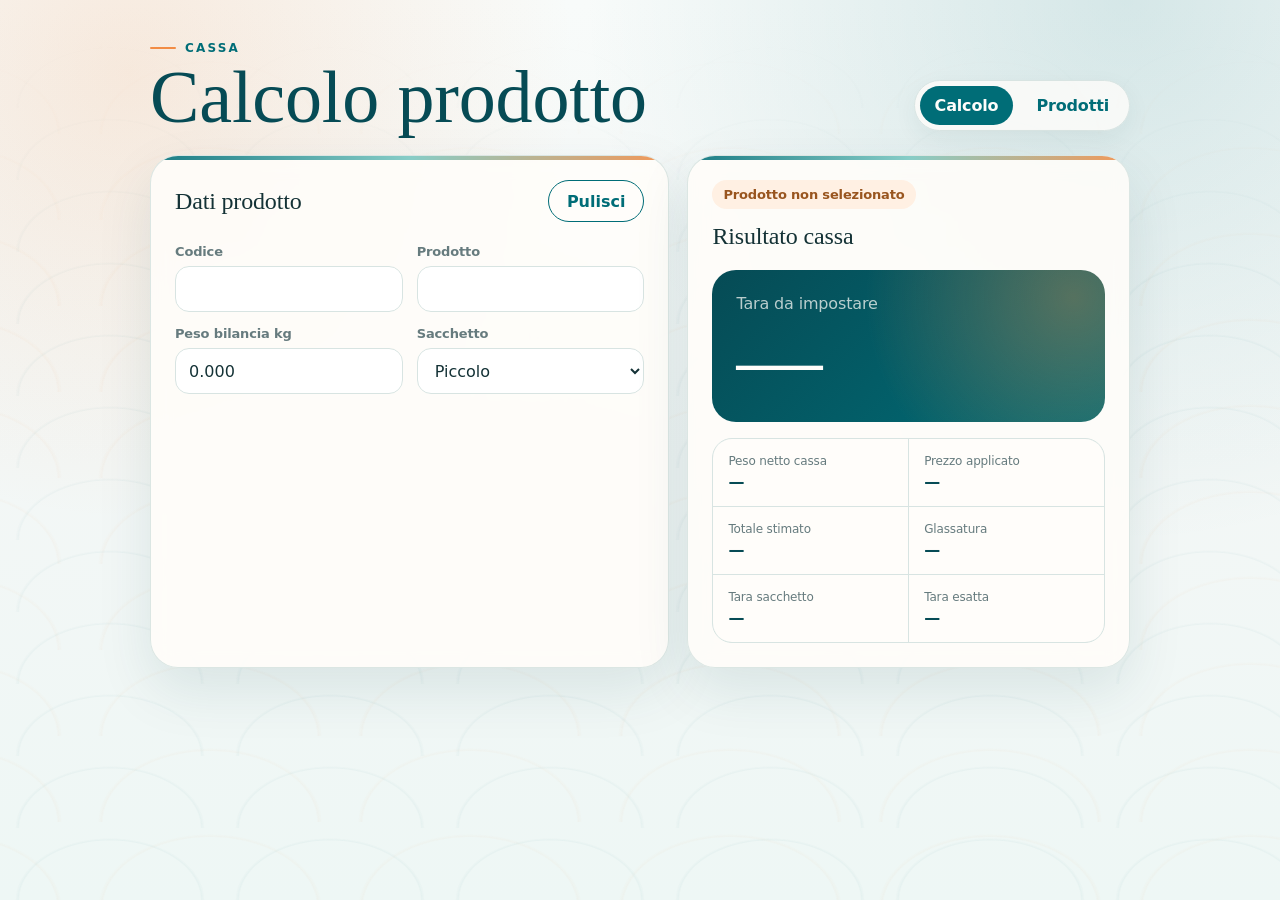
==== index.html @ d200c114 "init" ====
<!doctype html>
<html lang="it">
<head>
  <meta charset="utf-8">
  <meta name="viewport" content="width=device-width, initial-scale=1">
  <title>Calcolo prodotto</title>
  <link rel="stylesheet" href="style.css">
</head>
<body data-page="calcolo">
  <main class="shell shell-narrow">
    <header class="topbar">
      <div>
        <p class="eyebrow">Cassa</p>
        <h1>Calcolo prodotto</h1>
      </div>
      <nav class="main-nav" aria-label="Navigazione">
        <a class="active" href="index.html">Calcolo</a>
        <a href="prodotti.html">Prodotti</a>
      </nav>
    </header>

    <section class="grid">
      <article class="card card-input">
        <div class="card-head">
          <h2>Dati prodotto</h2>
          <button class="ghost" id="pulisciCalcolo" type="button">Pulisci</button>
        </div>

        <div class="form-grid two">
          <label class="suggest-field">
            <span>Codice</span>
            <input id="codiceInput" inputmode="numeric" autocomplete="off">
          </label>

          <label class="suggest-field">
            <span>Prodotto</span>
            <input id="prodottoInput" autocomplete="off">
          </label>

          <label>
            <span>Peso bilancia kg</span>
            <input id="pesoInput" type="number" min="0" step="0.001" value="0.000">
          </label>

          <label>
            <span>Sacchetto</span>
            <select id="sacchettoInput">
              <option value="6">Piccolo</option>
              <option value="12">Grande</option>
            </select>
          </label>
        </div>
      </article>

      <article class="card card-result">
        <div class="result-status" id="statoProdotto">Prodotto non selezionato</div>
        <h2>Risultato cassa</h2>
        <div class="result-main">
          <span>Tara da impostare</span>
          <strong id="taraImpostare">—</strong>
        </div>
        <dl class="metrics">
          <div><dt>Peso netto cassa</dt><dd id="pesoNetto">—</dd></div>
          <div><dt>Prezzo applicato</dt><dd id="prezzoApplicato">—</dd></div>
          <div><dt>Totale stimato</dt><dd id="totaleStimato">—</dd></div>
          <div><dt>Glassatura</dt><dd id="glassatura">—</dd></div>
          <div><dt>Tara sacchetto</dt><dd id="taraSacchetto">—</dd></div>
          <div><dt>Tara esatta</dt><dd id="taraEsatta">—</dd></div>
        </dl>
      </article>
    </section>
  </main>

  <div class="toast" id="messaggio" role="status" aria-live="polite"></div>
  <script src="app.js"></script>
</body>
</html>
---- style.css ----
:root {
  --bg: #f3f7f6;
  --panel: #fffdfa;
  --ink: #143236;
  --muted: #667b7e;
  --line: #d8e4e2;
  --soft: #edf4f2;
  --accent: #006d77;
  --accent-deep: #064b55;
  --accent-soft: #d7efed;
  --accent-2: #f28c45;
  --accent-2-soft: #fff0e3;
  --danger: #b94a3c;
  --shadow: 0 22px 55px rgba(3, 67, 74, .10);
  --radius-lg: 28px;
  --radius-md: 16px;
}

* { box-sizing: border-box; }

body {
  margin: 0;
  min-height: 100vh;
  background:
    radial-gradient(circle at 10% 8%, rgba(242, 140, 69, .16), transparent 28rem),
    radial-gradient(circle at 88% 0%, rgba(0, 109, 119, .14), transparent 34rem),
    linear-gradient(180deg, #f8fbfa 0%, var(--bg) 52%, #eef7f5 100%);
  color: var(--ink);
  font-family: Inter, ui-sans-serif, system-ui, -apple-system, BlinkMacSystemFont, "Segoe UI", sans-serif;
  letter-spacing: -.01em;
}

body::before {
  content: "";
  position: fixed;
  inset: 0;
  pointer-events: none;
  opacity: .45;
  background-image:
    radial-gradient(ellipse at 50% 100%, transparent 58%, rgba(0, 109, 119, .08) 59%, transparent 61%),
    radial-gradient(ellipse at 50% 100%, transparent 58%, rgba(242, 140, 69, .08) 59%, transparent 61%);
  background-size: 220px 72px, 260px 86px;
  background-position: 0 100%, 80px 101%;
  mask-image: linear-gradient(to bottom, transparent 0%, #000 34%, #000 100%);
}

button, input, select { font: inherit; }

button {
  border: 1px solid var(--accent);
  background: var(--accent);
  color: #fffdfa;
  min-height: 42px;
  padding: 0 18px;
  border-radius: 999px;
  cursor: pointer;
  font-weight: 650;
  box-shadow: 0 8px 20px rgba(0, 109, 119, .14);
  transition: transform .16s ease, box-shadow .16s ease, background .16s ease, border-color .16s ease;
}

button:hover {
  transform: translateY(-1px);
  background: var(--accent-deep);
  border-color: var(--accent-deep);
  box-shadow: 0 12px 24px rgba(0, 109, 119, .18);
}

button:disabled { opacity: .42; cursor: not-allowed; transform: none; box-shadow: none; }

button.ghost {
  background: rgba(255, 253, 250, .66);
  color: var(--accent);
  box-shadow: none;
}

button.ghost:hover {
  background: var(--accent-soft);
  border-color: var(--accent);
}

button.danger {
  border-color: var(--danger);
  background: var(--danger);
  box-shadow: 0 8px 20px rgba(185, 74, 60, .14);
}

.shell {
  position: relative;
  width: min(1180px, calc(100% - 36px));
  margin: 0 auto;
  padding: 34px 0;
}

.topbar {
  display: flex;
  align-items: end;
  justify-content: space-between;
  gap: 24px;
  margin-bottom: 24px;
}

.eyebrow {
  display: inline-flex;
  align-items: center;
  gap: 9px;
  margin: 0 0 8px;
  color: var(--accent);
  text-transform: uppercase;
  font-size: 12px;
  font-weight: 800;
  letter-spacing: .18em;
}

.eyebrow::before {
  content: "";
  width: 26px;
  height: 2px;
  border-radius: 999px;
  background: var(--accent-2);
}

h1, h2 {
  margin: 0;
  font-family: Georgia, "Times New Roman", serif;
  font-weight: 500;
}

h1 {
  max-width: 760px;
  font-size: clamp(38px, 6vw, 74px);
  line-height: .92;
  color: var(--accent-deep);
}

h2 { font-size: 24px; color: var(--ink); }

.status-pill {
  border: 1px solid var(--line);
  background: rgba(255, 253, 250, .72);
  color: var(--muted);
  border-radius: 999px;
  padding: 12px 16px;
  white-space: nowrap;
}

.grid {
  display: grid;
  grid-template-columns: minmax(0, 1.08fr) minmax(360px, .92fr);
  gap: 18px;
  margin-bottom: 18px;
}

.card {
  position: relative;
  overflow: hidden;
  background: rgba(255, 253, 250, .88);
  border: 1px solid rgba(216, 228, 226, .9);
  border-radius: var(--radius-lg);
  padding: 24px;
  box-shadow: var(--shadow);
  backdrop-filter: blur(10px);
}

.card::before {
  content: "";
  position: absolute;
  inset: 0 0 auto;
  height: 4px;
  background: linear-gradient(90deg, var(--accent), #79c7c1, var(--accent-2));
  opacity: .9;
}

.card-head {
  display: flex;
  align-items: center;
  justify-content: space-between;
  gap: 18px;
  margin-bottom: 22px;
}

.actions,
.mini-actions {
  display: flex;
  align-items: center;
  gap: 10px;
  flex-wrap: wrap;
}

.form-grid {
  display: grid;
  grid-template-columns: repeat(4, minmax(0, 1fr));
  gap: 14px;
}

.form-grid.two { grid-template-columns: repeat(2, minmax(0, 1fr)); }

.product-editor {
  grid-template-columns: 140px minmax(220px, 1.4fr) 140px 170px;
  margin-bottom: 18px;
}

.wide { grid-column: span 2; }

label span {
  display: block;
  margin: 0 0 7px;
  color: var(--muted);
  font-size: 13px;
  font-weight: 650;
}

input,
select {
  width: 100%;
  height: 46px;
  border: 1px solid var(--line);
  border-radius: 14px;
  background: #fff;
  color: var(--ink);
  padding: 0 13px;
  outline: none;
  transition: border-color .16s ease, box-shadow .16s ease, background .16s ease;
}

input:focus,
select:focus {
  border-color: var(--accent);
  box-shadow: 0 0 0 4px rgba(0, 109, 119, .10);
}

.result-status {
  display: inline-flex;
  width: fit-content;
  margin-bottom: 14px;
  padding: 7px 11px;
  border-radius: 999px;
  background: var(--accent-2-soft);
  color: #99551f;
  font-size: 13px;
  font-weight: 750;
}

.result-main {
  display: grid;
  gap: 8px;
  border-radius: 24px;
  padding: 24px;
  background:
    radial-gradient(circle at 92% 18%, rgba(242, 140, 69, .35), transparent 13rem),
    linear-gradient(135deg, var(--accent-deep), var(--accent));
  color: #fffdfa;
  margin: 20px 0 16px;
}

.result-main span { color: rgba(255,253,250,.72); }

.result-main strong {
  font-size: clamp(48px, 8vw, 86px);
  line-height: .9;
  font-family: Georgia, "Times New Roman", serif;
  font-weight: 500;
}

.metrics {
  display: grid;
  grid-template-columns: repeat(2, 1fr);
  gap: 1px;
  margin: 0;
  overflow: hidden;
  border: 1px solid var(--line);
  border-radius: 20px;
  background: var(--line);
}

.metrics div {
  background: #fffdfa;
  padding: 15px;
}

.metrics dt {
  color: var(--muted);
  font-size: 12px;
  margin-bottom: 4px;
}

.metrics dd {
  margin: 0;
  font-weight: 750;
  color: var(--accent-deep);
}

.table-toolbar {
  display: flex;
  justify-content: space-between;
  align-items: end;
  gap: 18px;
  margin-bottom: 14px;
}

.search { width: min(460px, 100%); }

.file-button {
  position: relative;
  display: inline-grid;
  place-items: center;
  min-height: 42px;
  padding: 0 18px;
  border: 1px solid var(--accent);
  border-radius: 999px;
  color: var(--accent);
  background: rgba(255, 253, 250, .66);
  font-weight: 650;
  cursor: pointer;
}

.file-button input {
  position: absolute;
  inset: 0;
  opacity: 0;
  cursor: pointer;
}

.table-wrap {
  border: 1px solid var(--line);
  border-radius: 22px;
  overflow: auto;
  max-height: 520px;
  background: #fffdfa;
}

table {
  width: 100%;
  border-collapse: collapse;
  min-width: 820px;
}

th,
td {
  text-align: left;
  padding: 13px 14px;
  border-bottom: 1px solid var(--soft);
  vertical-align: top;
}

th {
  position: sticky;
  top: 0;
  z-index: 1;
  background: #eaf5f3;
  color: var(--accent-deep);
  font-size: 12px;
  text-transform: uppercase;
  letter-spacing: .08em;
}

tbody tr { cursor: pointer; }

tbody tr:hover,
tbody tr.active { background: #edf8f6; }

td:nth-child(1) { width: 110px; }
td:nth-child(3), td:nth-child(4) { width: 150px; white-space: nowrap; }

.main-nav {
  display: flex;
  gap: 8px;
  padding: 5px;
  border: 1px solid var(--line);
  border-radius: 999px;
  background: rgba(255, 253, 250, .78);
  box-shadow: 0 8px 24px rgba(3, 67, 74, .06);
}

.main-nav a {
  color: var(--accent);
  text-decoration: none;
  border-radius: 999px;
  padding: 10px 15px;
  font-weight: 750;
}

.main-nav a.active {
  background: var(--accent);
  color: #fffdfa;
}

.shell-narrow { width: min(980px, calc(100% - 36px)); }

.suggest-field { position: relative; }

.suggestions {
  position: absolute;
  left: 0;
  right: 0;
  top: calc(100% + 6px);
  z-index: 10;
  display: none;
  overflow: hidden;
  border: 1px solid var(--line);
  border-radius: 16px;
  background: #fffdfa;
  box-shadow: 0 18px 34px rgba(3, 67, 74, .14);
}

.suggestions.open { display: block; }

.suggestions button {
  display: block;
  width: 100%;
  min-height: 40px;
  padding: 10px 13px;
  border: 0;
  border-radius: 0;
  background: transparent;
  color: var(--ink);
  text-align: left;
  transform: none;
  box-shadow: none;
}

.suggestions button:hover {
  background: var(--accent-soft);
  border-color: transparent;
}

.toast {
  position: fixed;
  left: 50%;
  bottom: 22px;
  z-index: 20;
  max-width: calc(100% - 36px);
  padding: 12px 16px;
  border: 1px solid rgba(255, 255, 255, .22);
  border-radius: 999px;
  background: var(--accent-deep);
  color: #fffdfa;
  box-shadow: 0 14px 28px rgba(3, 67, 74, .18);
  opacity: 0;
  pointer-events: none;
  transform: translate(-50%, 10px);
  transition: opacity .18s ease, transform .18s ease;
}

.toast.show {
  opacity: 1;
  transform: translate(-50%, 0);
}

@media (max-width: 900px) {
  .topbar,
  .table-toolbar {
    align-items: stretch;
    flex-direction: column;
  }

  .grid,
  .form-grid.two,
  .product-editor { grid-template-columns: 1fr; }

  .wide { grid-column: auto; }
  .status-pill { white-space: normal; }
  .metrics { grid-template-columns: 1fr; }
  .main-nav { width: fit-content; }
}
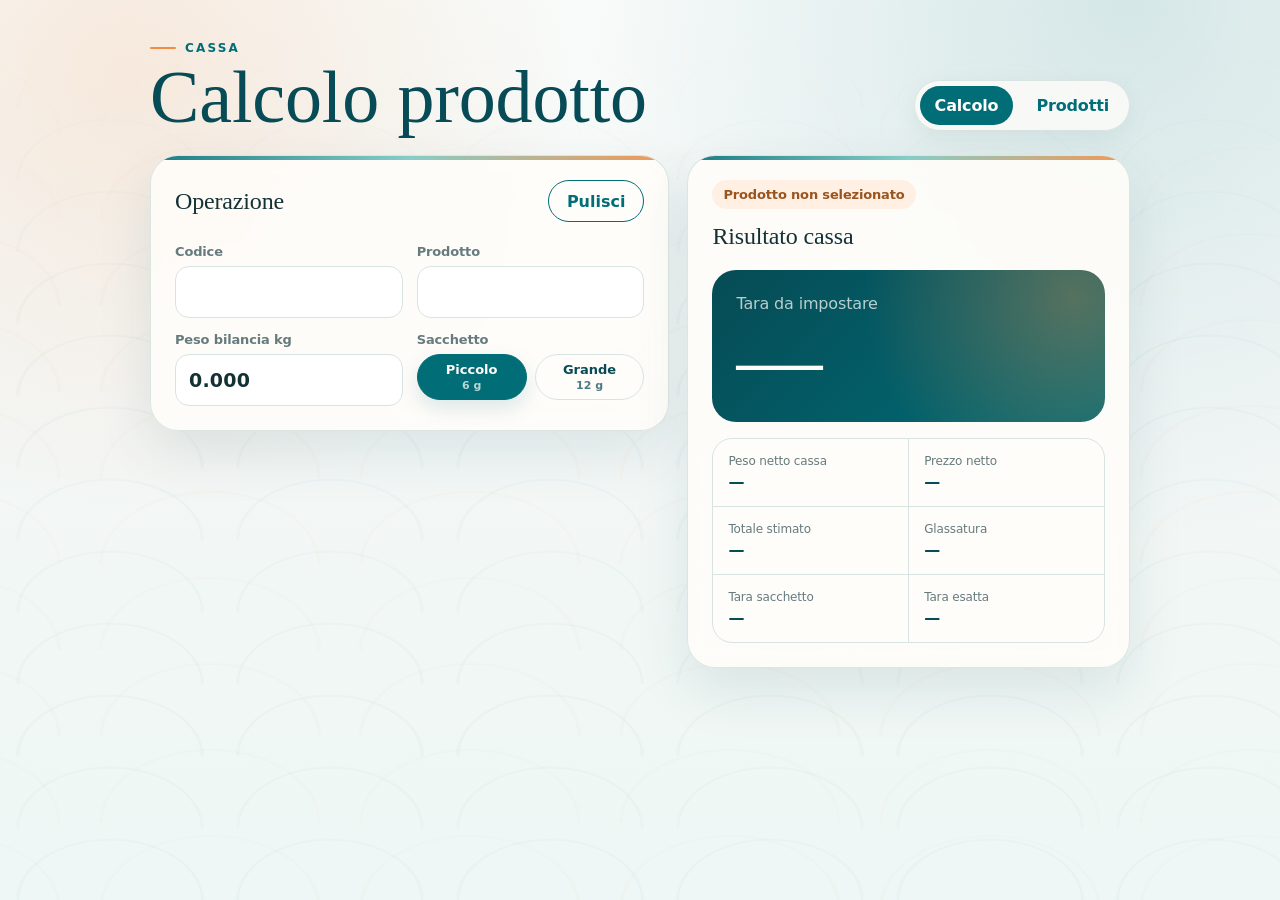
==== commit 040e3251: "ui: ottimizza flusso mobile e suggerimenti codice" ====
--- a/index.html
+++ b/index.html
@@ -7,7 +7,7 @@
   <link rel="stylesheet" href="style.css">
 </head>
 <body data-page="calcolo">
-  <main class="shell shell-narrow">
+  <main class="shell shell-narrow shell-calcolo">
     <header class="topbar">
       <div>
         <p class="eyebrow">Cassa</p>
@@ -19,10 +19,10 @@
       </nav>
     </header>
 
-    <section class="grid">
-      <article class="card card-input">
+    <section class="grid grid-calcolo">
+      <article class="card card-input step-card">
         <div class="card-head">
-          <h2>Dati prodotto</h2>
+          <h2>Operazione</h2>
           <button class="ghost" id="pulisciCalcolo" type="button">Pulisci</button>
         </div>
 
@@ -39,15 +39,16 @@
 
           <label>
             <span>Peso bilancia kg</span>
-            <input id="pesoInput" type="number" min="0" step="0.001" value="0.000">
+            <input id="pesoInput" type="number" min="0" step="0.001" value="0.000" inputmode="decimal" autocomplete="off">
           </label>
 
-          <label>
+          <label class="sacchetto-field">
             <span>Sacchetto</span>
             <select id="sacchettoInput">
               <option value="6">Piccolo</option>
               <option value="12">Grande</option>
             </select>
+            <div class="sacchetto-buttons" id="sacchettoButtons" aria-label="Tipo sacchetto"></div>
           </label>
         </div>
       </article>
@@ -61,7 +62,7 @@
         </div>
         <dl class="metrics">
           <div><dt>Peso netto cassa</dt><dd id="pesoNetto">—</dd></div>
-          <div><dt>Prezzo applicato</dt><dd id="prezzoApplicato">—</dd></div>
+          <div><dt>Prezzo netto</dt><dd id="prezzoApplicato">—</dd></div>
           <div><dt>Totale stimato</dt><dd id="totaleStimato">—</dd></div>
           <div><dt>Glassatura</dt><dd id="glassatura">—</dd></div>
           <div><dt>Tara sacchetto</dt><dd id="taraSacchetto">—</dd></div>
@@ -69,6 +70,10 @@
         </dl>
       </article>
     </section>
+
+    <div class="mobile-actionbar" aria-label="Azioni rapide">
+      <button id="nuovoArticoloMobile" type="button">Nuovo articolo</button>
+    </div>
   </main>
 
   <div class="toast" id="messaggio" role="status" aria-live="polite"></div>
--- a/style.css
+++ b/style.css
@@ -463,3 +463,538 @@
   .metrics { grid-template-columns: 1fr; }
   .main-nav { width: fit-content; }
 }
+
+/* Suggerimenti prodotto */
+.suggestions {
+  border-radius: 20px;
+  padding: 6px;
+  background: rgba(255, 253, 250, .98);
+  box-shadow: 0 22px 46px rgba(3, 67, 74, .18);
+}
+
+.suggestions-head {
+  padding: 8px 11px 7px;
+  color: var(--muted);
+  font-size: 11px;
+  font-weight: 800;
+  letter-spacing: .12em;
+  text-transform: uppercase;
+}
+
+.suggestions button {
+  min-height: unset;
+  padding: 0;
+  border-radius: 14px;
+  overflow: hidden;
+}
+
+.suggestions button + button { margin-top: 4px; }
+
+.suggestion-row {
+  display: grid;
+  grid-template-columns: 86px minmax(0, 1fr);
+  gap: 10px;
+  align-items: center;
+  width: 100%;
+  padding: 10px;
+}
+
+.suggestion-code {
+  display: inline-grid;
+  place-items: center;
+  min-height: 30px;
+  border-radius: 999px;
+  background: var(--accent-soft);
+  color: var(--accent-deep);
+  font-size: 13px;
+  font-weight: 850;
+  letter-spacing: .02em;
+}
+
+.suggestion-body {
+  display: grid;
+  min-width: 0;
+  gap: 2px;
+}
+
+.suggestion-name {
+  overflow: hidden;
+  color: var(--ink);
+  font-weight: 760;
+  white-space: nowrap;
+  text-overflow: ellipsis;
+}
+
+.suggestion-meta {
+  overflow: hidden;
+  color: var(--muted);
+  font-size: 12px;
+  font-weight: 600;
+  white-space: nowrap;
+  text-overflow: ellipsis;
+}
+
+.suggestions button:hover .suggestion-code {
+  background: var(--accent);
+  color: #fffdfa;
+}
+
+/* Scheda prodotti più protetta */
+.card-note {
+  margin: 5px 0 0;
+  color: var(--muted);
+  font-size: 13px;
+}
+
+.product-editor input:disabled {
+  background: #f3f8f7;
+  color: #49696d;
+  cursor: not-allowed;
+  -webkit-text-fill-color: #49696d;
+}
+
+.editor-locked .product-editor {
+  position: relative;
+}
+
+.editor-locked .product-editor::after {
+  content: "Scheda bloccata";
+  position: absolute;
+  right: 0;
+  top: -34px;
+  border: 1px solid var(--line);
+  border-radius: 999px;
+  padding: 7px 11px;
+  background: rgba(255, 253, 250, .86);
+  color: var(--muted);
+  font-size: 12px;
+  font-weight: 800;
+}
+
+@media (max-width: 640px) {
+  .suggestion-row { grid-template-columns: 70px minmax(0, 1fr); }
+  .editor-locked .product-editor::after { position: static; grid-column: 1 / -1; width: fit-content; }
+}
+
+/* Input rapido peso */
+#pesoInput {
+  font-size: 19px;
+  font-weight: 750;
+  letter-spacing: .01em;
+}
+
+/* Sacchetto come scelta rapida */
+.sacchetto-field .select-hidden {
+  position: absolute;
+  width: 1px;
+  height: 1px;
+  padding: 0;
+  margin: -1px;
+  overflow: hidden;
+  clip: rect(0, 0, 0, 0);
+  white-space: nowrap;
+  border: 0;
+}
+
+.sacchetto-buttons {
+  display: grid;
+  grid-template-columns: repeat(2, minmax(0, 1fr));
+  gap: 8px;
+}
+
+.sacchetto-btn {
+  min-height: 46px;
+  padding: 7px 10px;
+  border-color: var(--line);
+  background: #fffdfa;
+  color: var(--accent-deep);
+  box-shadow: none;
+}
+
+.sacchetto-btn:hover {
+  background: var(--accent-soft);
+  border-color: var(--accent);
+  box-shadow: none;
+}
+
+.sacchetto-btn.active {
+  background: var(--accent);
+  border-color: var(--accent);
+  color: #fffdfa;
+  box-shadow: 0 8px 20px rgba(0, 109, 119, .14);
+}
+
+.sacchetto-btn span,
+.sacchetto-btn small {
+  display: block;
+  margin: 0;
+  color: inherit;
+  line-height: 1.05;
+}
+
+.sacchetto-btn small {
+  margin-top: 3px;
+  opacity: .72;
+  font-size: 11px;
+  font-weight: 750;
+}
+
+/* Revisione mobile/tablet e suggerimenti più sobri */
+.shell-calcolo {
+  width: min(980px, calc(100% - 28px));
+}
+
+.grid-calcolo {
+  align-items: start;
+}
+
+.step-card input,
+.step-card select {
+  height: 52px;
+  font-size: 17px;
+}
+
+.card-result {
+  position: sticky;
+  top: 16px;
+}
+
+.result-pop .result-main {
+  animation: resultPulse .34s ease;
+}
+
+@keyframes resultPulse {
+  0% { transform: scale(.99); }
+  60% { transform: scale(1.012); }
+  100% { transform: scale(1); }
+}
+
+.suggestions {
+  top: calc(100% + 4px);
+  z-index: 30;
+  max-height: min(330px, 52vh);
+  overflow: auto;
+  padding: 4px;
+  border-radius: 14px;
+  border-color: #dbe7e5;
+  background: #fffefa;
+  box-shadow: 0 12px 28px rgba(3, 67, 74, .10);
+}
+
+.suggestions-head { display: none; }
+
+.suggestions button {
+  min-height: 54px;
+  padding: 9px 10px;
+  border-radius: 10px;
+  background: transparent;
+}
+
+.suggestions button + button {
+  margin-top: 1px;
+  border-top: 1px solid var(--soft);
+}
+
+.suggestions button:hover,
+.suggestions button:focus-visible {
+  background: #f2f8f7;
+  outline: none;
+}
+
+.suggestion-row {
+  display: grid;
+  grid-template-columns: 1fr;
+  gap: 2px;
+  align-items: center;
+  width: 100%;
+  padding: 0;
+}
+
+.suggestion-code { display: none; }
+
+.suggestion-name {
+  color: var(--ink);
+  font-size: 15px;
+  font-weight: 690;
+  line-height: 1.18;
+  white-space: nowrap;
+  overflow: hidden;
+  text-overflow: ellipsis;
+}
+
+.suggestion-meta {
+  color: var(--muted);
+  font-size: 12px;
+  font-weight: 520;
+  line-height: 1.2;
+  white-space: nowrap;
+  overflow: hidden;
+  text-overflow: ellipsis;
+}
+
+.suggestions button:hover .suggestion-code {
+  background: transparent;
+  color: inherit;
+}
+
+.mobile-actionbar {
+  display: none;
+}
+
+@media (max-width: 900px) {
+  body {
+    background: linear-gradient(180deg, #f8fbfa 0%, var(--bg) 100%);
+  }
+
+  body::before { display: none; }
+
+  .shell,
+  .shell-narrow,
+  .shell-calcolo {
+    width: min(100% - 24px, 760px);
+    padding: 18px 0 96px;
+  }
+
+  .topbar {
+    gap: 14px;
+    margin-bottom: 16px;
+  }
+
+  h1 {
+    font-size: clamp(34px, 10vw, 52px);
+  }
+
+  .card {
+    border-radius: 22px;
+    padding: 18px;
+  }
+
+  .card-result {
+    position: static;
+  }
+
+  .result-main {
+    margin: 14px 0 12px;
+    padding: 20px;
+    border-radius: 20px;
+  }
+
+  .result-main strong {
+    font-size: clamp(58px, 17vw, 96px);
+  }
+
+  .sacchetto-buttons {
+    grid-template-columns: repeat(2, minmax(0, 1fr));
+  }
+
+  .sacchetto-btn {
+    min-height: 56px;
+  }
+
+  .mobile-actionbar {
+    display: block;
+    position: fixed;
+    left: 0;
+    right: 0;
+    bottom: 0;
+    z-index: 25;
+    padding: 10px 12px calc(10px + env(safe-area-inset-bottom));
+    background: rgba(248, 251, 250, .90);
+    border-top: 1px solid rgba(216, 228, 226, .9);
+    backdrop-filter: blur(12px);
+  }
+
+  .mobile-actionbar button {
+    width: 100%;
+    min-height: 54px;
+    font-size: 16px;
+  }
+}
+
+@media (max-width: 560px) {
+  .shell,
+  .shell-narrow,
+  .shell-calcolo {
+    width: calc(100% - 18px);
+    padding-top: 10px;
+  }
+
+  .eyebrow { display: none; }
+
+  .main-nav {
+    width: 100%;
+    display: grid;
+    grid-template-columns: 1fr 1fr;
+  }
+
+  .main-nav a {
+    text-align: center;
+    padding: 11px 10px;
+  }
+
+  .card-head {
+    margin-bottom: 16px;
+  }
+
+  .card-head h2 {
+    font-size: 21px;
+  }
+
+  .form-grid {
+    gap: 12px;
+  }
+
+  .step-card input,
+  .step-card select,
+  input,
+  select {
+    height: 54px;
+    border-radius: 13px;
+  }
+
+  #pesoInput {
+    font-size: 22px;
+  }
+
+  .suggestions {
+    position: fixed;
+    left: 9px;
+    right: 9px;
+    top: auto;
+    bottom: calc(76px + env(safe-area-inset-bottom));
+    max-height: 42vh;
+    border-radius: 16px;
+  }
+
+  .suggestions button {
+    min-height: 58px;
+    padding: 10px 12px;
+  }
+
+  .suggestion-name {
+    font-size: 16px;
+  }
+
+  .metrics {
+    grid-template-columns: 1fr 1fr;
+  }
+
+  .metrics div {
+    padding: 12px;
+  }
+
+  .table-toolbar,
+  .actions,
+  .mini-actions {
+    align-items: stretch;
+  }
+
+  .actions button,
+  .mini-actions button,
+  .file-button {
+    width: 100%;
+  }
+}
+
+@media (max-width: 380px) {
+  .metrics { grid-template-columns: 1fr; }
+  .card { padding: 15px; }
+}
+
+/* Revisione: suggerimenti con focus codice e azione mobile meno accidentale */
+.suggestions {
+  padding: 3px;
+  background: #fffefa;
+  box-shadow: 0 10px 24px rgba(3, 67, 74, .08);
+}
+
+.suggestions button {
+  min-height: 52px;
+  padding: 8px 9px;
+}
+
+.suggestion-row.code-focused {
+  display: grid;
+  grid-template-columns: 86px minmax(0, 1fr);
+  gap: 10px;
+  align-items: center;
+}
+
+.suggestion-code {
+  display: block;
+  color: var(--ink);
+  font-family: ui-monospace, SFMono-Regular, Menlo, Monaco, Consolas, "Liberation Mono", monospace;
+  font-size: 18px;
+  font-weight: 760;
+  letter-spacing: .01em;
+  line-height: 1;
+  padding: 8px 7px;
+  border-radius: 9px;
+  background: #f4f7f6;
+  text-align: center;
+  white-space: nowrap;
+}
+
+.suggestion-body {
+  display: grid;
+  gap: 3px;
+  min-width: 0;
+}
+
+.suggestion-name {
+  font-size: 14px;
+  font-weight: 620;
+}
+
+.suggestion-meta {
+  font-size: 12px;
+}
+
+.suggestions button:hover .suggestion-code,
+.suggestions button:focus-visible .suggestion-code {
+  background: #e9f2f0;
+  color: var(--ink);
+}
+
+.mobile-actionbar {
+  pointer-events: none;
+}
+
+.mobile-actionbar button {
+  pointer-events: auto;
+  width: auto;
+  min-width: min(72vw, 360px);
+  max-width: calc(100vw - 24px);
+  margin: 0 auto;
+  display: block;
+  background: #ffffff;
+  color: var(--ink);
+  border: 1px solid #ccdcda;
+  box-shadow: 0 8px 22px rgba(3, 67, 74, .08);
+}
+
+.mobile-actionbar button.confirming {
+  background: #fff3df;
+  border-color: #efc47d;
+  color: #593800;
+}
+
+@media (max-width: 560px) {
+  .suggestion-row.code-focused {
+    grid-template-columns: 92px minmax(0, 1fr);
+  }
+
+  .suggestion-code {
+    font-size: 20px;
+    padding: 9px 7px;
+  }
+
+  .suggestion-name {
+    font-size: 14px;
+  }
+
+  .mobile-actionbar button {
+    min-height: 48px;
+    font-size: 15px;
+  }
+}
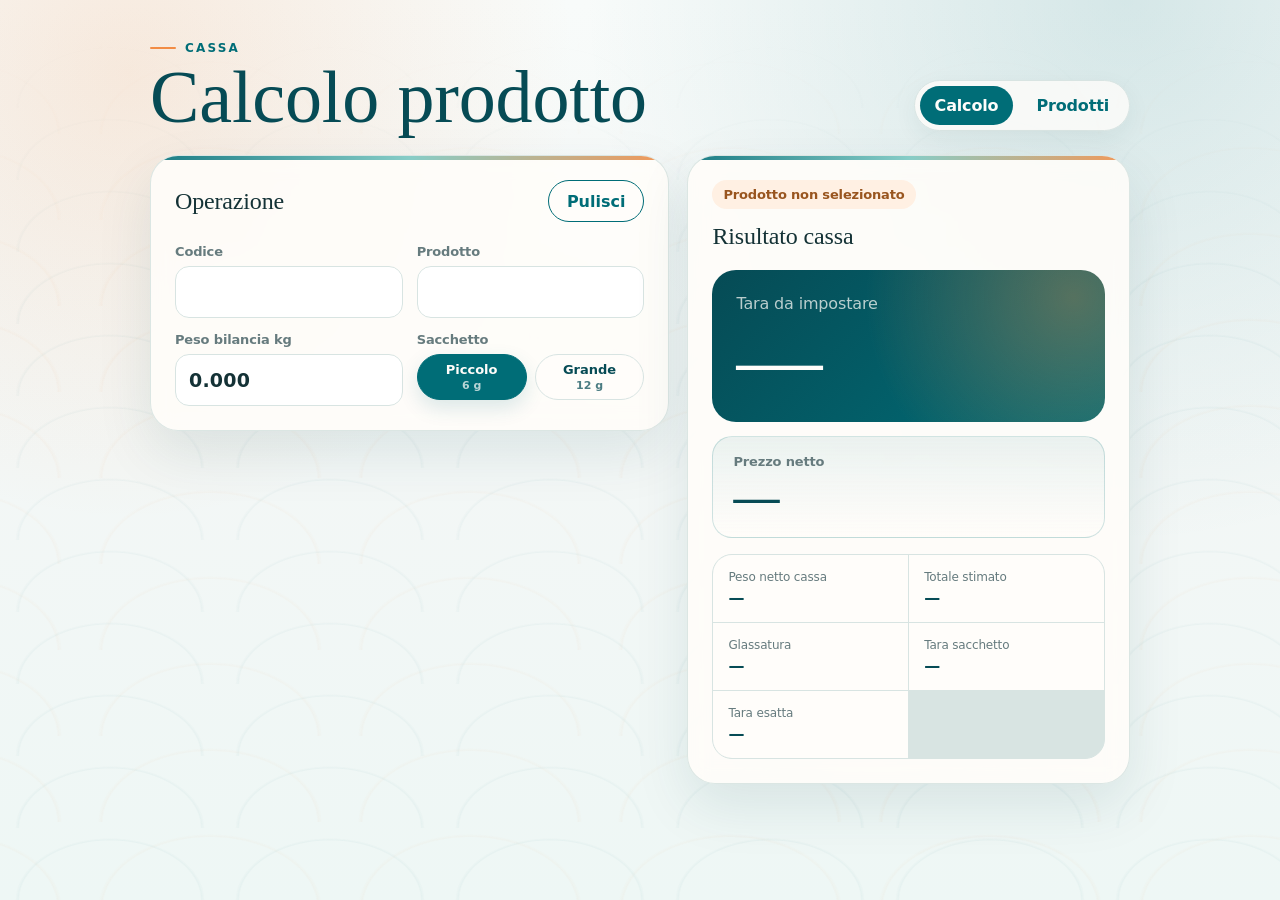
==== commit ecca72f2: "fix generali" ====
--- a/index.html
+++ b/index.html
@@ -60,9 +60,12 @@
           <span>Tara da impostare</span>
           <strong id="taraImpostare">—</strong>
         </div>
+        <div class="result-price">
+          <span>Prezzo netto</span>
+          <strong id="prezzoApplicato">—</strong>
+        </div>
         <dl class="metrics">
           <div><dt>Peso netto cassa</dt><dd id="pesoNetto">—</dd></div>
-          <div><dt>Prezzo netto</dt><dd id="prezzoApplicato">—</dd></div>
           <div><dt>Totale stimato</dt><dd id="totaleStimato">—</dd></div>
           <div><dt>Glassatura</dt><dd id="glassatura">—</dd></div>
           <div><dt>Tara sacchetto</dt><dd id="taraSacchetto">—</dd></div>
--- a/style.css
+++ b/style.css
@@ -262,6 +262,31 @@
   font-weight: 500;
 }
 
+
+.result-price {
+  display: grid;
+  gap: 5px;
+  margin: -2px 0 16px;
+  padding: 17px 20px;
+  border: 1px solid rgba(0, 109, 119, .18);
+  border-radius: 20px;
+  background: linear-gradient(180deg, rgba(0, 109, 119, .075), rgba(255, 253, 250, .96));
+}
+
+.result-price span {
+  color: var(--muted);
+  font-size: 13px;
+  font-weight: 700;
+}
+
+.result-price strong {
+  color: var(--accent-deep);
+  font-size: clamp(30px, 5vw, 46px);
+  line-height: 1;
+  font-family: Georgia, "Times New Roman", serif;
+  font-weight: 550;
+}
+
 .metrics {
   display: grid;
   grid-template-columns: repeat(2, 1fr);
@@ -783,6 +808,16 @@
     font-size: clamp(58px, 17vw, 96px);
   }
 
+  .result-price {
+    margin-bottom: 12px;
+    padding: 15px 17px;
+    border-radius: 18px;
+  }
+
+  .result-price strong {
+    font-size: clamp(32px, 10vw, 44px);
+  }
+
   .sacchetto-buttons {
     grid-template-columns: repeat(2, minmax(0, 1fr));
   }
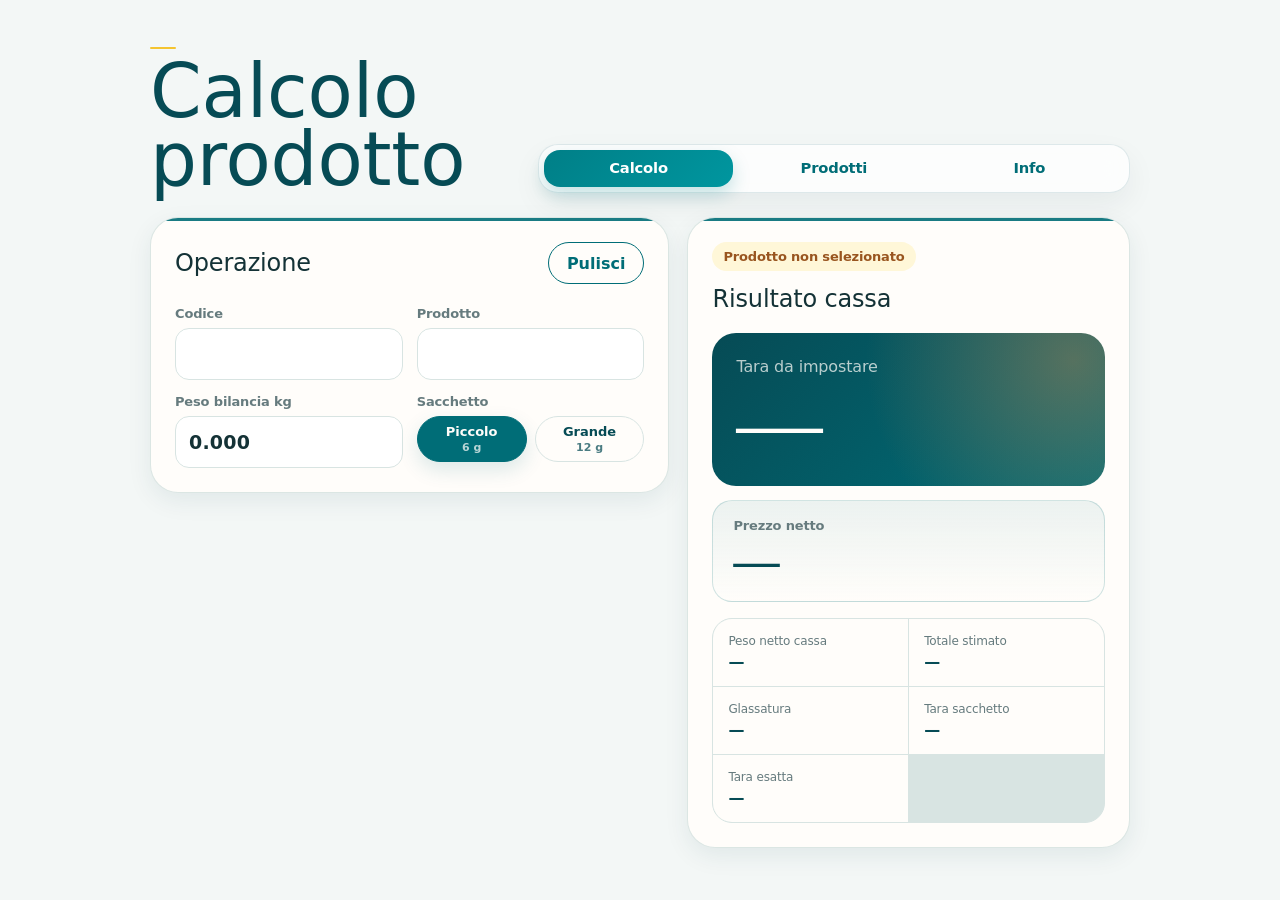
==== commit b6102f11: "fix generali add info grafica" ====
--- a/index.html
+++ b/index.html
@@ -7,79 +7,81 @@
   <link rel="stylesheet" href="style.css">
 </head>
 <body data-page="calcolo">
-  <main class="shell shell-narrow shell-calcolo">
-    <header class="topbar">
-      <div>
-        <p class="eyebrow">Cassa</p>
-        <h1>Calcolo prodotto</h1>
+<main class="shell shell-narrow shell-calcolo">
+  <header class="topbar">
+    <div>
+      <p class="eyebrow"> </p>
+      <h1>Calcolo prodotto</h1>
+    </div>
+
+    <nav class="main-nav" aria-label="Navigazione">
+      <a class="active" href="index.html">Calcolo</a>
+      <a href="prodotti.html">Prodotti</a>
+      <a href="info.html">Info</a>
+    </nav>
+  </header>
+
+  <section class="grid grid-calcolo">
+    <article class="card card-input step-card">
+      <div class="card-head">
+        <h2>Operazione</h2>
+        <button class="ghost" id="pulisciCalcolo" type="button">Pulisci</button>
       </div>
-      <nav class="main-nav" aria-label="Navigazione">
-        <a class="active" href="index.html">Calcolo</a>
-        <a href="prodotti.html">Prodotti</a>
-      </nav>
-    </header>
 
-    <section class="grid grid-calcolo">
-      <article class="card card-input step-card">
-        <div class="card-head">
-          <h2>Operazione</h2>
-          <button class="ghost" id="pulisciCalcolo" type="button">Pulisci</button>
-        </div>
+      <div class="form-grid two">
+        <label class="suggest-field">
+          <span>Codice</span>
+          <input id="codiceInput" inputmode="numeric" autocomplete="off">
+        </label>
 
-        <div class="form-grid two">
-          <label class="suggest-field">
-            <span>Codice</span>
-            <input id="codiceInput" inputmode="numeric" autocomplete="off">
-          </label>
+        <label class="suggest-field">
+          <span>Prodotto</span>
+          <input id="prodottoInput" autocomplete="off">
+        </label>
 
-          <label class="suggest-field">
-            <span>Prodotto</span>
-            <input id="prodottoInput" autocomplete="off">
-          </label>
+        <label>
+          <span>Peso bilancia kg</span>
+          <input id="pesoInput" type="number" min="0" step="0.001" value="0.000" inputmode="decimal" autocomplete="off">
+        </label>
 
-          <label>
-            <span>Peso bilancia kg</span>
-            <input id="pesoInput" type="number" min="0" step="0.001" value="0.000" inputmode="decimal" autocomplete="off">
-          </label>
+        <label class="sacchetto-field">
+          <span>Sacchetto</span>
+          <select id="sacchettoInput">
+            <option value="6">Piccolo</option>
+            <option value="12">Grande</option>
+          </select>
+          <div class="sacchetto-buttons" id="sacchettoButtons" aria-label="Tipo sacchetto"></div>
+        </label>
+      </div>
+    </article>
 
-          <label class="sacchetto-field">
-            <span>Sacchetto</span>
-            <select id="sacchettoInput">
-              <option value="6">Piccolo</option>
-              <option value="12">Grande</option>
-            </select>
-            <div class="sacchetto-buttons" id="sacchettoButtons" aria-label="Tipo sacchetto"></div>
-          </label>
-        </div>
-      </article>
+    <article class="card card-result">
+      <div class="result-status" id="statoProdotto">Prodotto non selezionato</div>
+      <h2>Risultato cassa</h2>
+      <div class="result-main">
+        <span>Tara da impostare</span>
+        <strong id="taraImpostare">—</strong>
+      </div>
+      <div class="result-price">
+        <span>Prezzo netto</span>
+        <strong id="prezzoApplicato">—</strong>
+      </div>
+      <dl class="metrics">
+        <div><dt>Peso netto cassa</dt><dd id="pesoNetto">—</dd></div>
+        <div><dt>Totale stimato</dt><dd id="totaleStimato">—</dd></div>
+        <div><dt>Glassatura</dt><dd id="glassatura">—</dd></div>
+        <div><dt>Tara sacchetto</dt><dd id="taraSacchetto">—</dd></div>
+        <div><dt>Tara esatta</dt><dd id="taraEsatta">—</dd></div>
+      </dl>
+    </article>
+  </section>
 
-      <article class="card card-result">
-        <div class="result-status" id="statoProdotto">Prodotto non selezionato</div>
-        <h2>Risultato cassa</h2>
-        <div class="result-main">
-          <span>Tara da impostare</span>
-          <strong id="taraImpostare">—</strong>
-        </div>
-        <div class="result-price">
-          <span>Prezzo netto</span>
-          <strong id="prezzoApplicato">—</strong>
-        </div>
-        <dl class="metrics">
-          <div><dt>Peso netto cassa</dt><dd id="pesoNetto">—</dd></div>
-          <div><dt>Totale stimato</dt><dd id="totaleStimato">—</dd></div>
-          <div><dt>Glassatura</dt><dd id="glassatura">—</dd></div>
-          <div><dt>Tara sacchetto</dt><dd id="taraSacchetto">—</dd></div>
-          <div><dt>Tara esatta</dt><dd id="taraEsatta">—</dd></div>
-        </dl>
-      </article>
-    </section>
+  <div class="mobile-actionbar" aria-label="Azioni rapide">
+    <button id="nuovoArticoloMobile" type="button">Nuovo articolo</button>
+  </div>
+</main>
 
-    <div class="mobile-actionbar" aria-label="Azioni rapide">
-      <button id="nuovoArticoloMobile" type="button">Nuovo articolo</button>
-    </div>
-  </main>
-
-  <div class="toast" id="messaggio" role="status" aria-live="polite"></div>
-  <script src="app.js"></script>
+<div class="toast" id="messaggio" role="status" aria-live="polite"></div>
+<script src="app.js"></script>
 </body>
-</html>
+</html>
--- a/style.css
+++ b/style.css
@@ -10,10 +10,14 @@
   --accent-soft: #d7efed;
   --accent-2: #f28c45;
   --accent-2-soft: #fff0e3;
+  --accent-2: #f4c430;
+  --accent-2-soft: #fff7d8;
   --danger: #b94a3c;
   --shadow: 0 22px 55px rgba(3, 67, 74, .10);
   --radius-lg: 28px;
   --radius-md: 16px;
+
+
 }
 
 * { box-sizing: border-box; }
@@ -110,6 +114,7 @@
   font-size: 12px;
   font-weight: 800;
   letter-spacing: .18em;
+
 }
 
 .eyebrow::before {
@@ -475,8 +480,8 @@
 @media (max-width: 900px) {
   .topbar,
   .table-toolbar {
-    align-items: stretch;
-    flex-direction: column;
+    /*align-items: stretch;*/
+    /*flex-direction: column;*/
   }
 
   .grid,
@@ -850,7 +855,7 @@
   .shell,
   .shell-narrow,
   .shell-calcolo {
-    width: calc(100% - 18px);
+    width: calc(100% - 10vw);
     padding-top: 10px;
   }
 
@@ -1033,3 +1038,152 @@
     font-size: 15px;
   }
 }
+
+/* Navigazione elegante tipo tab bar */
+
+.main-nav {
+  display: flex;
+  align-items: center;
+  gap: 0.35rem;
+  width: 100%;
+  padding: 0.3rem;
+  border-radius: 1.25rem;
+  background: rgba(255, 255, 255, 0.72);
+  border: 1px solid rgba(0, 86, 96, 0.12);
+  backdrop-filter: blur(12px);
+  box-shadow: 0 12px 30px rgba(0, 40, 50, 0.06);
+}
+
+.main-nav a {
+  flex: 1 1 0;
+  display: flex;
+  align-items: center;
+  justify-content: center;
+  min-width: 0;
+  min-height: 2.35rem;
+  padding: 0 0.65rem;
+  border-radius: 1rem;
+  text-decoration: none;
+  color: var(--accent, #007f87);
+  font-size: 0.92rem;
+  font-weight: 800;
+  line-height: 1;
+  white-space: nowrap;
+}
+
+.main-nav a.active {
+  background: linear-gradient(135deg, #007f87, #00969f);
+  color: #fff;
+  box-shadow: 0 8px 18px rgba(0, 127, 135, 0.22);
+}
+
+.main-nav a:not(.active):hover {
+  background: rgba(0, 127, 135, 0.08);
+}
+
+@media (max-width: 640px) {
+  .main-nav {
+    border-radius: 1.1rem;
+    padding: 0.25rem;
+    gap: 0.25rem;
+  }
+
+  .main-nav a {
+    min-height: 2.15rem;
+    padding: 0 0.35rem;
+    border-radius: 0.85rem;
+    font-size: 0.84rem;
+  }
+}
+
+@media (max-width: 640px) {
+  .shell-info .topbar h1 {
+    font-size: clamp(2rem, 9vw, 2.65rem);
+    line-height: 0.95;
+  }
+}
+
+
+body {
+  background: #f3f7f6;
+}
+
+body::before {
+  display: none;
+}
+
+.card {
+  background: #fffdfa;
+  box-shadow: 0 8px 24px rgba(3, 67, 74, .08);
+  backdrop-filter: none;
+}
+
+h1, h2 {
+  font-family: Inter, ui-sans-serif, system-ui, sans-serif;
+}
+
+.card::before {
+  height: 3px;
+  background: var(--accent);
+}
+
+/* Info page */
+
+.info-panel {
+  display: grid;
+  gap: 1rem;
+  max-width: 760px;
+  margin-inline: auto;
+}
+
+.info-panel h2 {
+  margin-top: 0.15rem;
+}
+
+.info-panel p {
+  margin: 0;
+  color: var(--ink);
+  font-size: 1rem;
+  line-height: 1.65;
+}
+
+.info-kicker {
+  width: fit-content;
+  padding: 0.45rem 0.75rem;
+  border-radius: 999px;
+  background: var(--accent-soft);
+  color: var(--accent-deep);
+  font-size: 0.78rem;
+  font-weight: 800;
+  letter-spacing: 0.04em;
+  text-transform: uppercase;
+}
+
+.info-highlight {
+  display: grid;
+  gap: 0.65rem;
+  padding: 1rem;
+  border: 1px solid rgba(0, 109, 119, 0.16);
+  border-radius: var(--radius-md);
+  background: linear-gradient(180deg, rgba(0, 109, 119, 0.06), #fffdfa);
+}
+
+.info-highlight span {
+  color: var(--accent-deep);
+  font-weight: 800;
+}
+
+.info-highlight ul {
+  margin: 0;
+  padding-left: 1.2rem;
+}
+
+.info-highlight li + li {
+  margin-top: 0.35rem;
+}
+
+.info-muted {
+  padding-top: 0.75rem;
+  border-top: 1px solid var(--line);
+  color: var(--muted) !important;
+}
